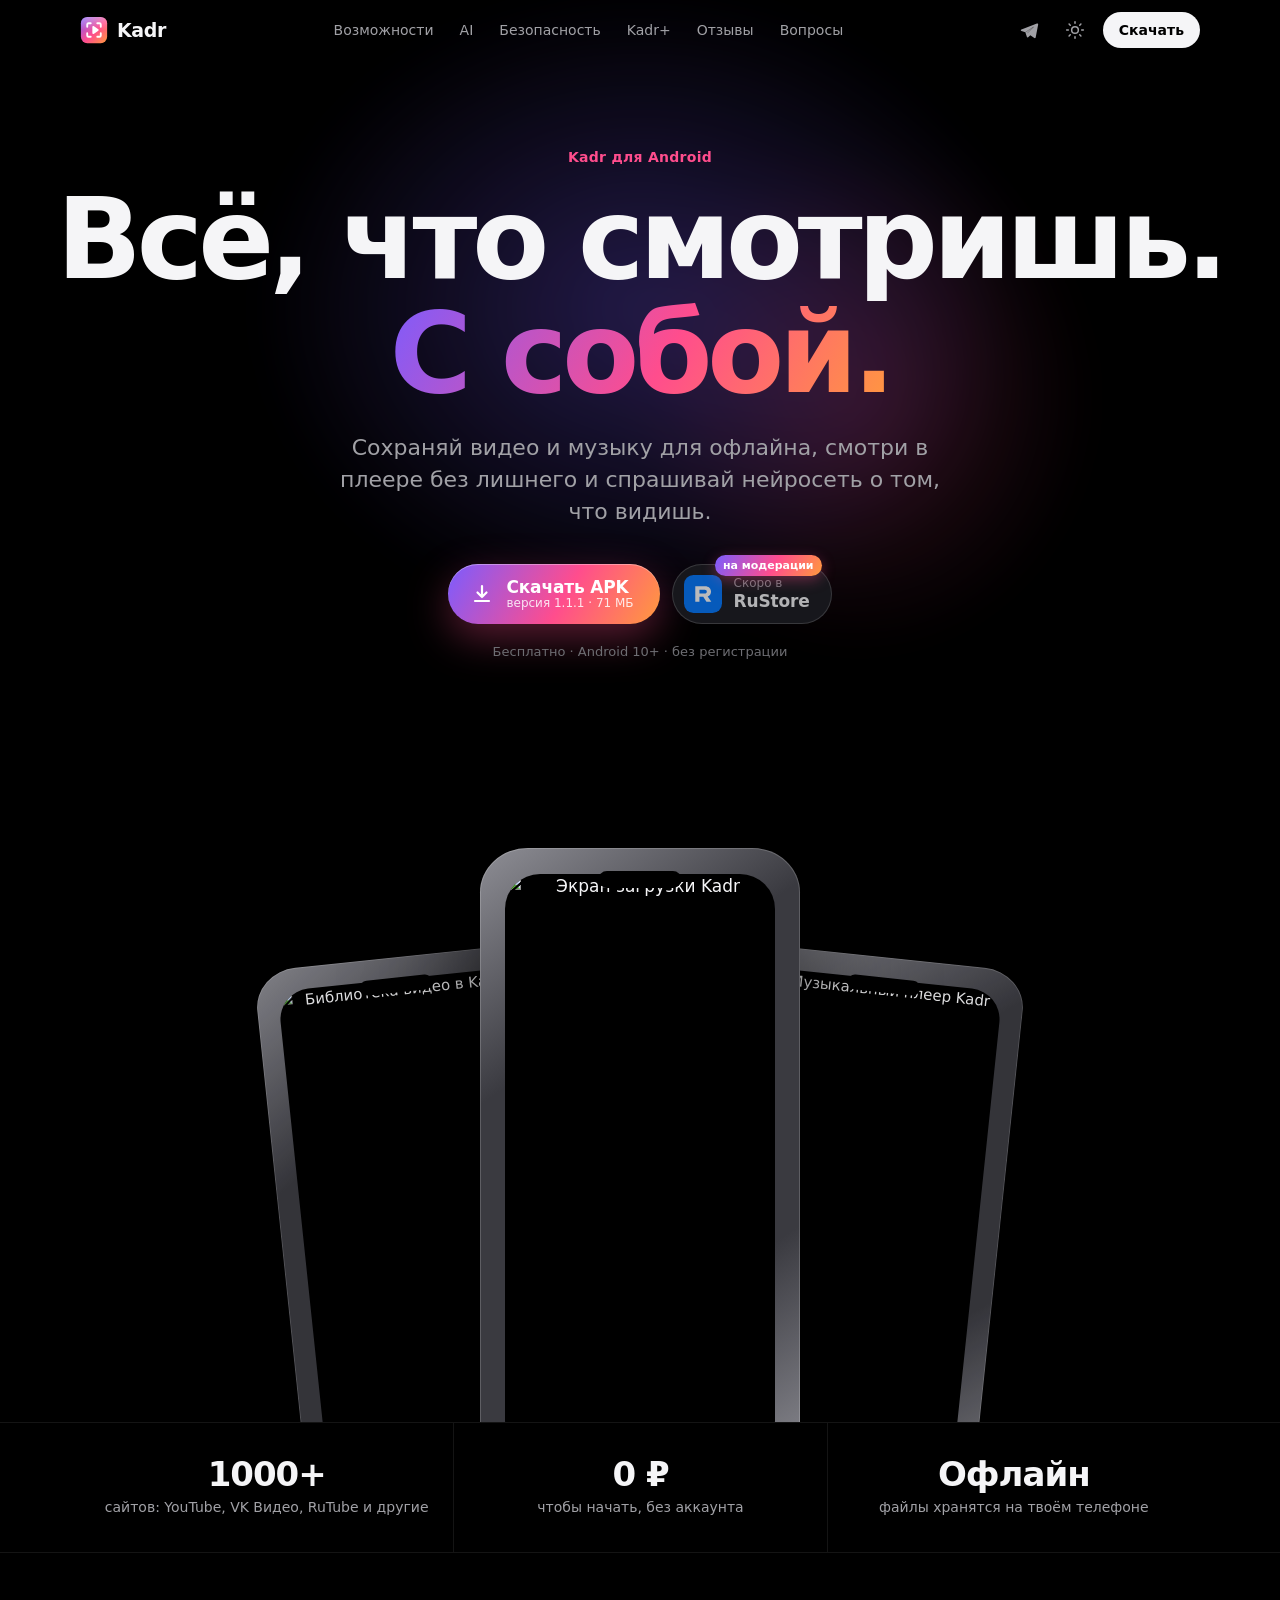
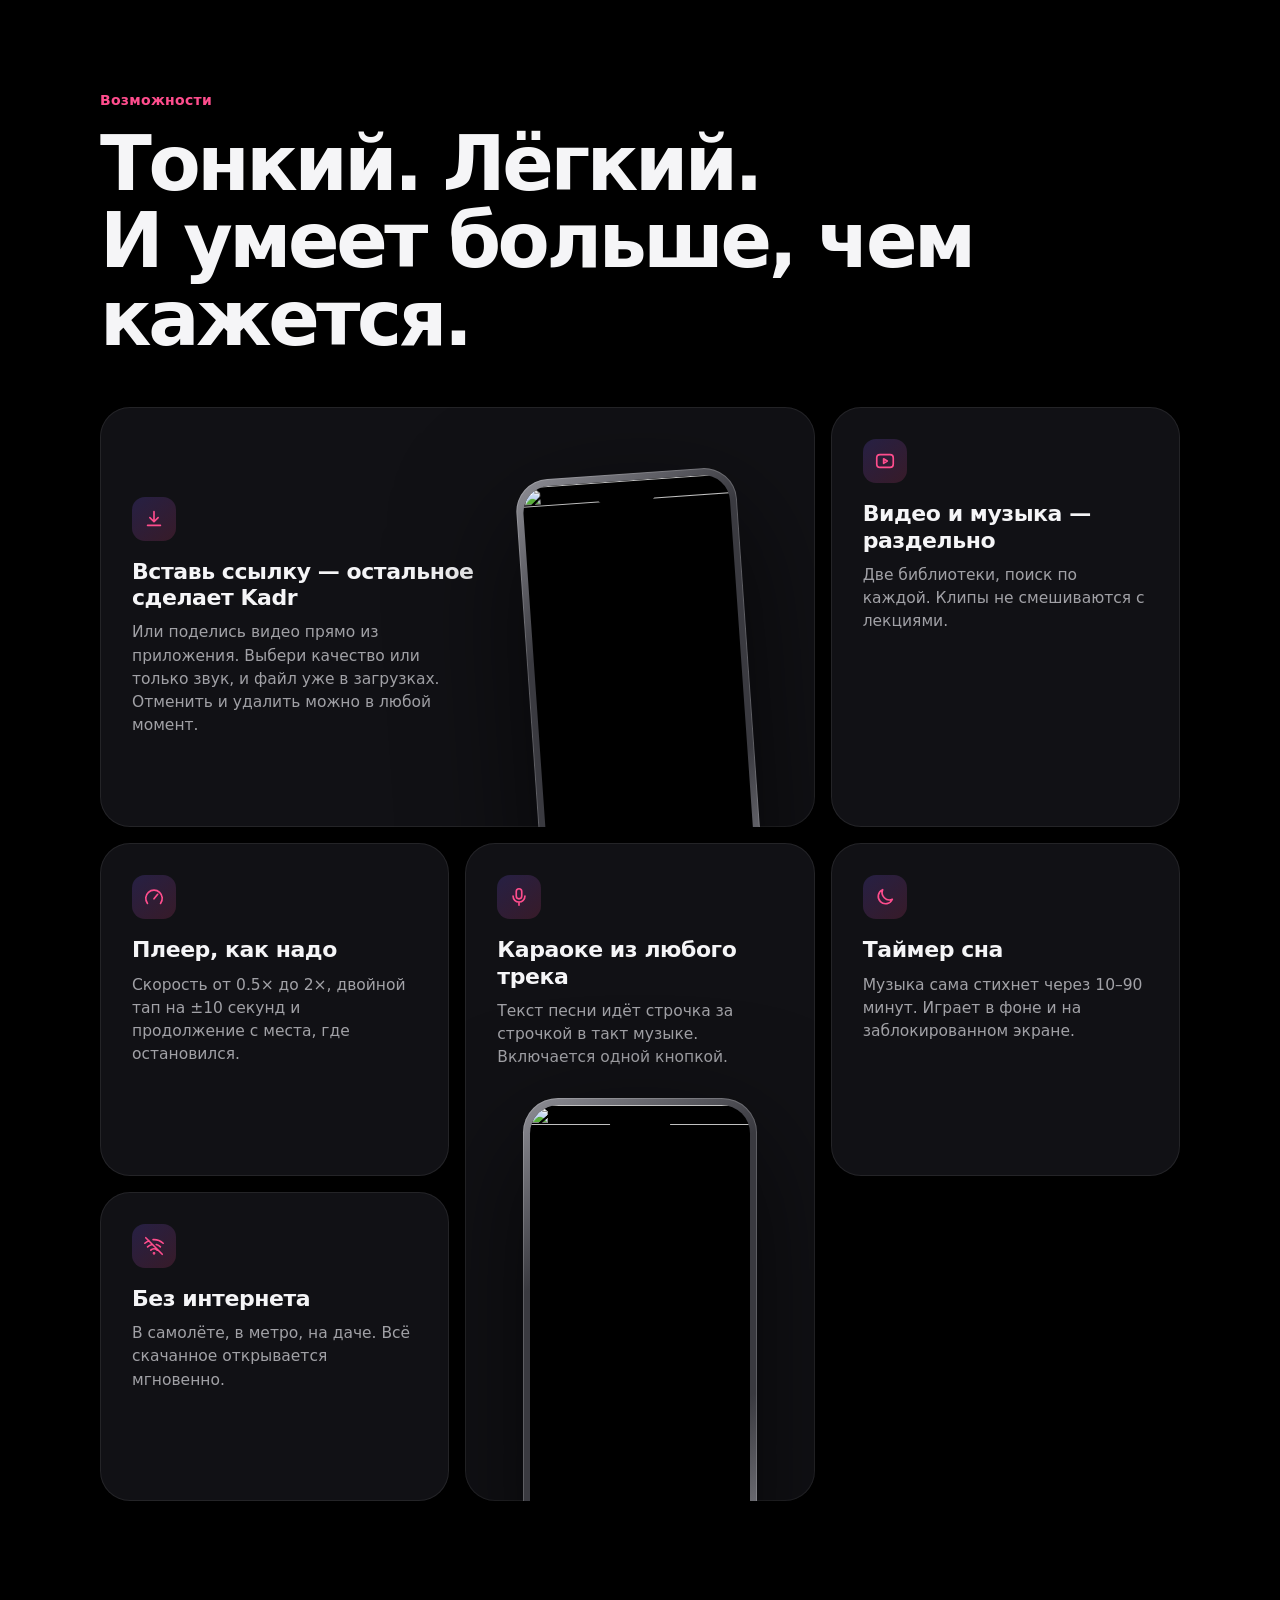
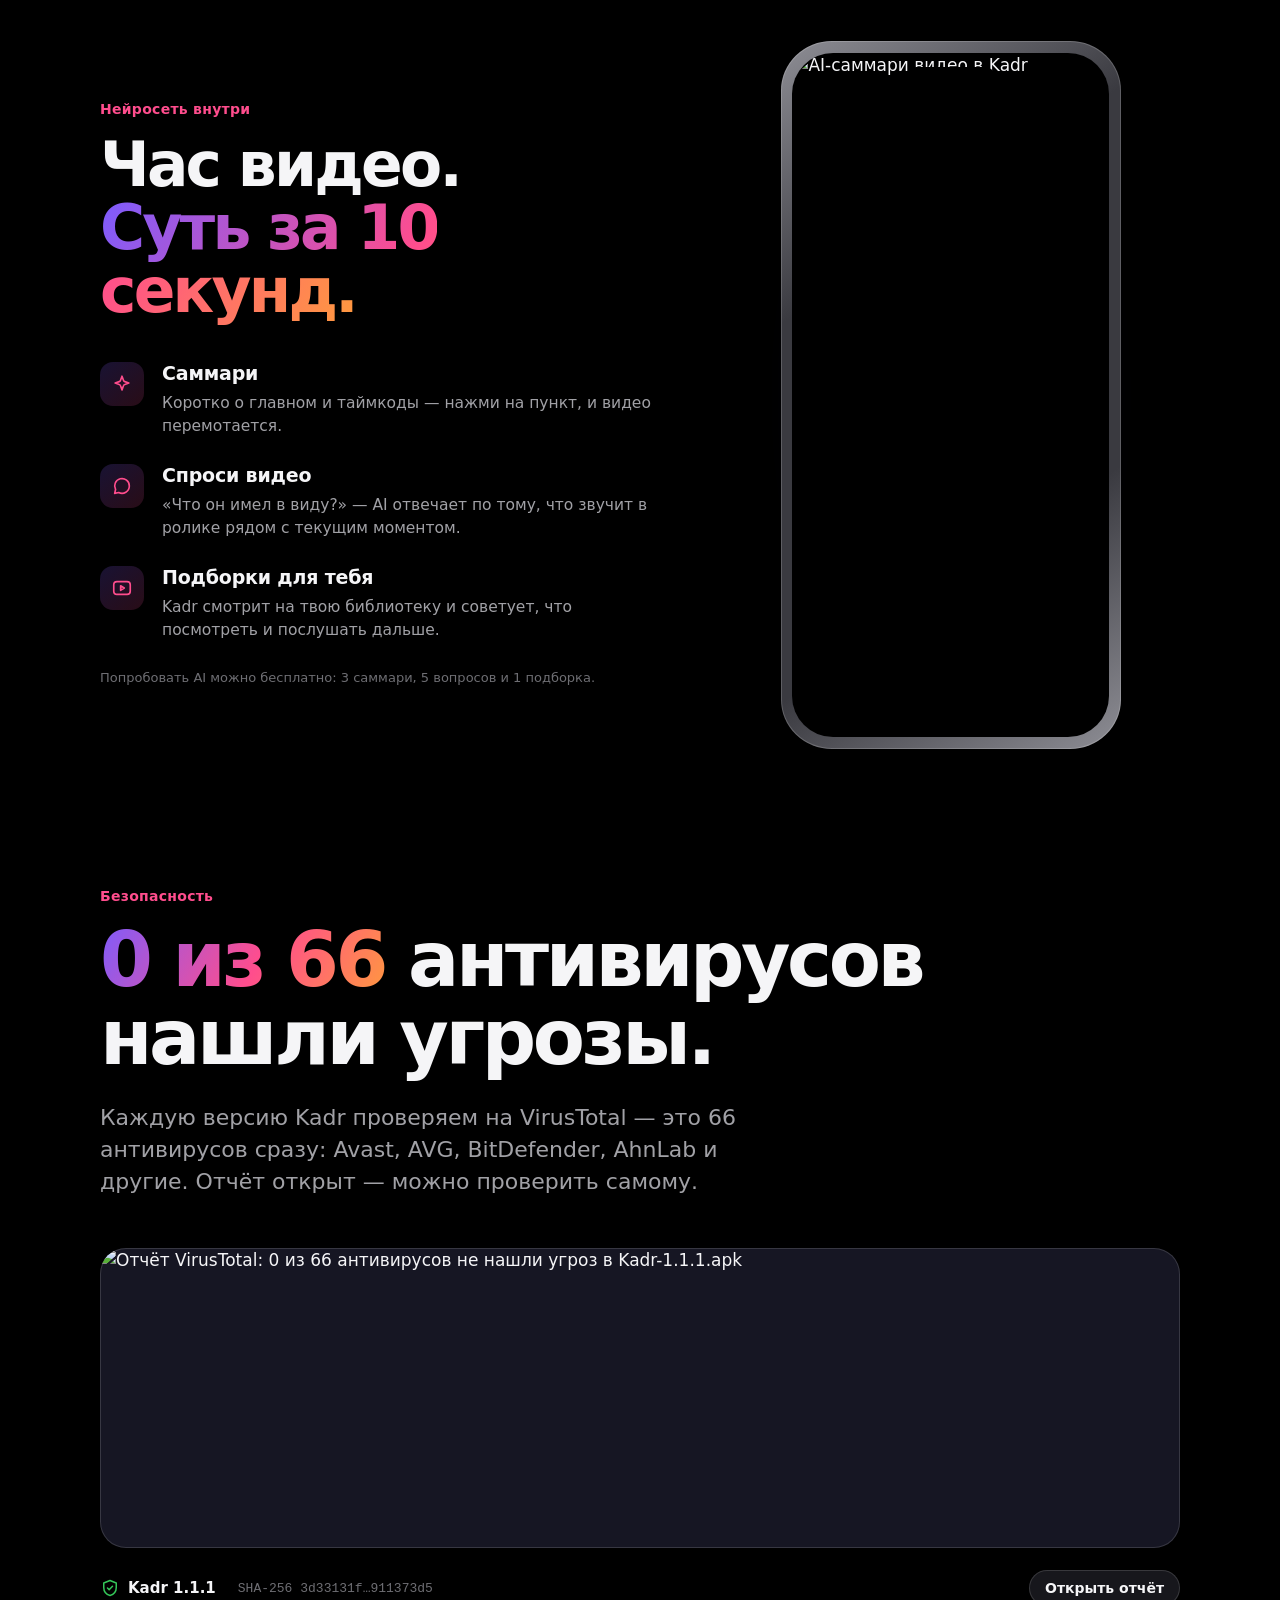
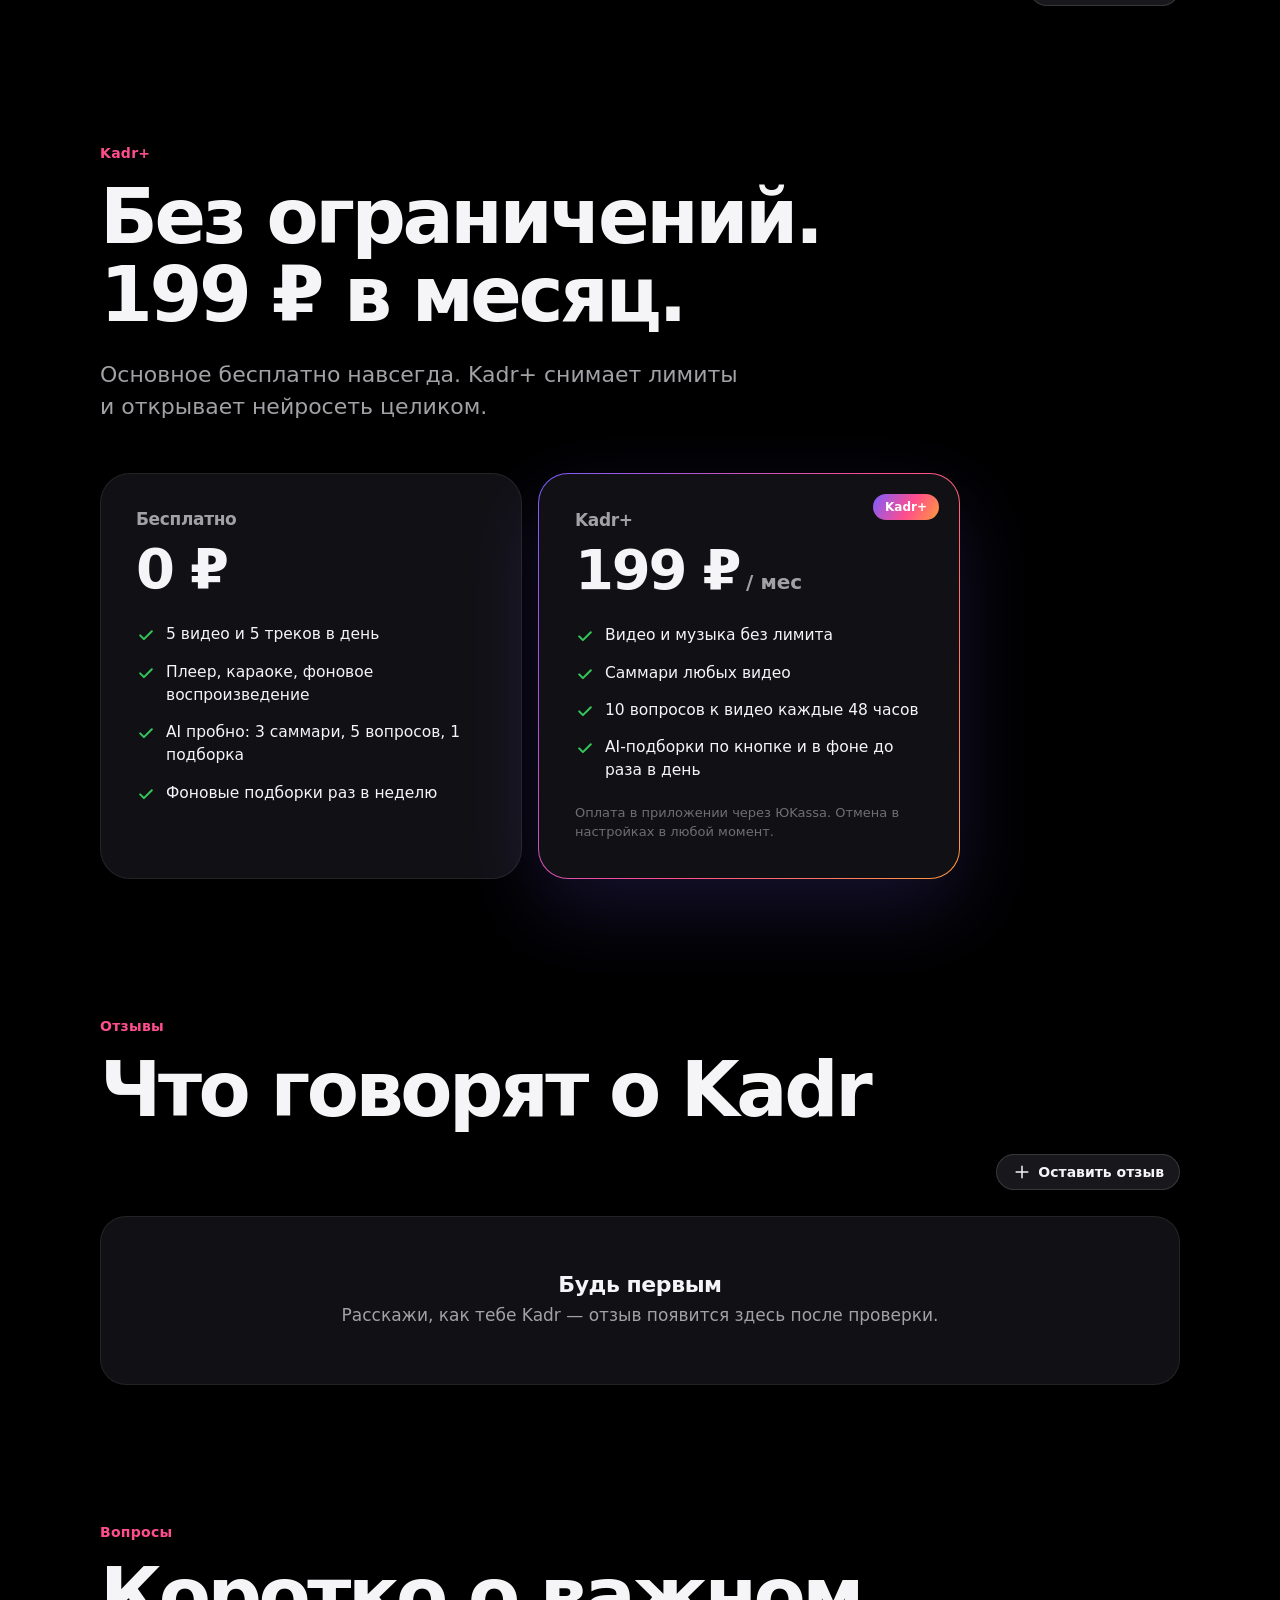
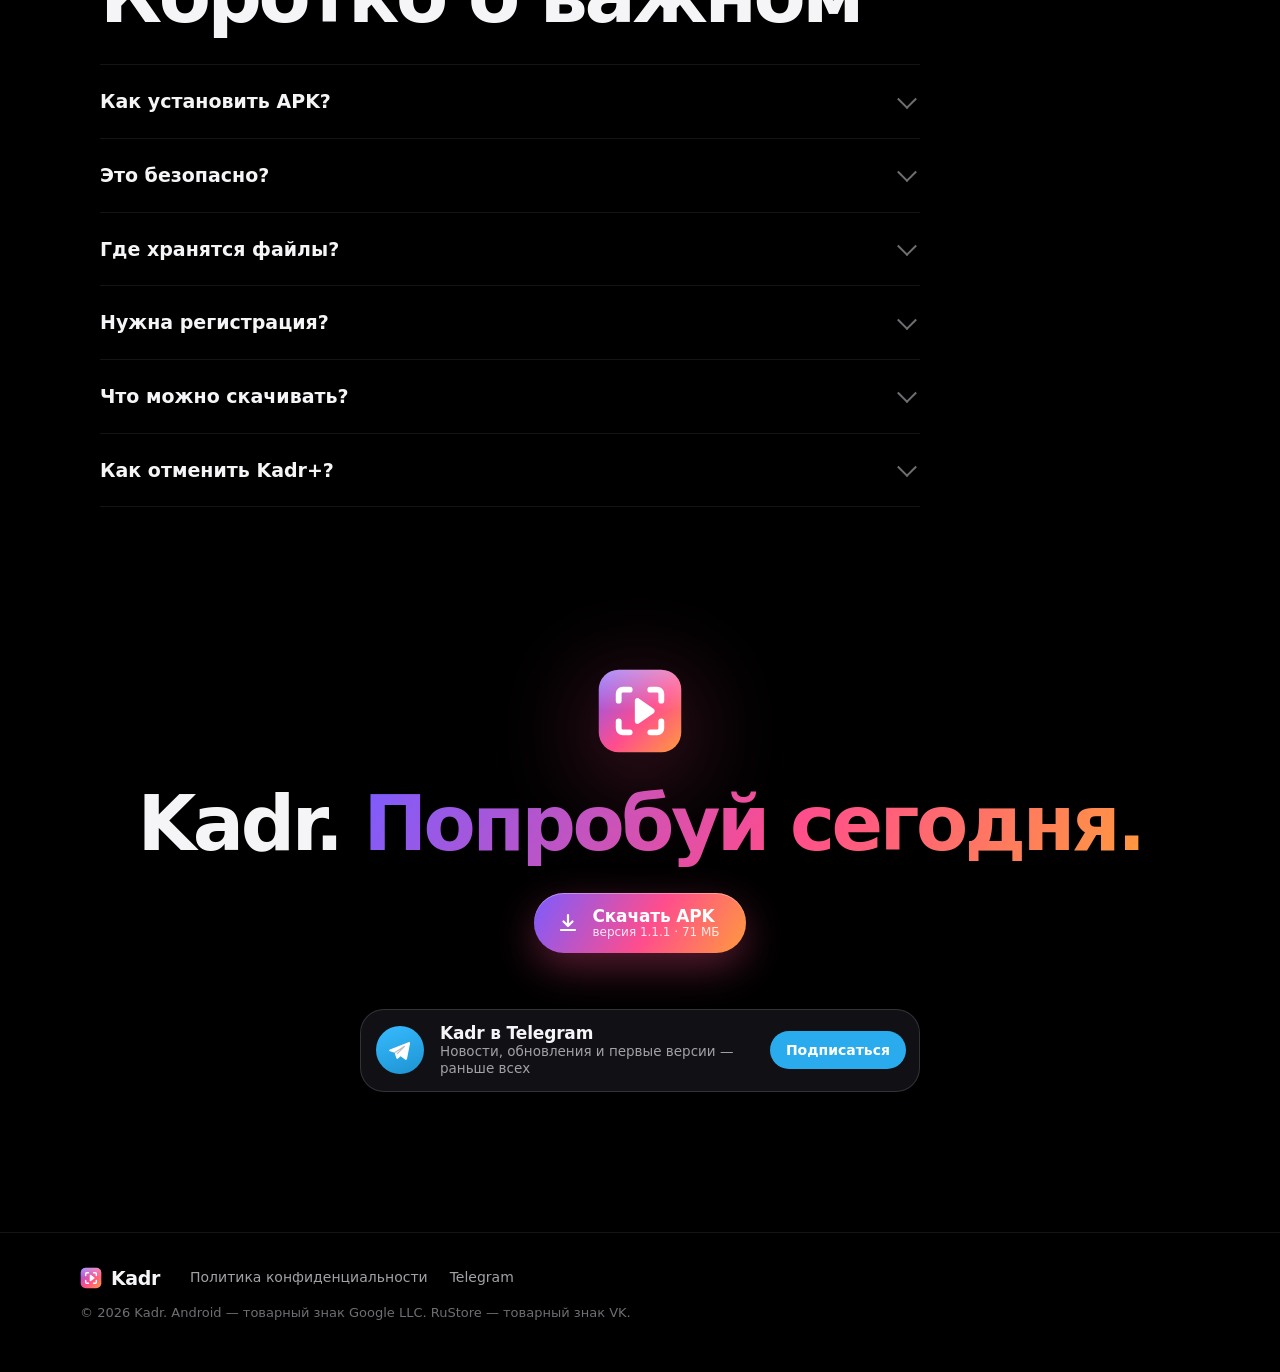
==== index.html @ ac6ee7a5 "Kadr landing: index, styles, scripts, config, privacy, reviews SQL" ====
<!doctype html>
<html lang="ru" data-theme="dark">
<head>
<meta charset="utf-8">
<meta name="viewport" content="width=device-width, initial-scale=1, viewport-fit=cover">
<title>Kadr — видео и музыка с собой</title>
<meta name="description" content="Kadr для Android: сохраняй видео и музыку для офлайна, смотри в удобном плеере, пой в караоке и спрашивай нейросеть о видео.">
<meta name="theme-color" content="#000000">
<meta property="og:title" content="Kadr — видео и музыка с собой">
<meta property="og:description" content="Видео и музыка офлайн, плеер, караоке и AI для видео. Для Android.">
<meta property="og:image" content="img/download.webp">
<link rel="icon" href="img/logo.svg" type="image/svg+xml">
<link rel="preload" href="fonts/InterDisplay-Bold.woff2" as="font" type="font/woff2" crossorigin>
<link rel="stylesheet" href="style.css">
<script>try{const t=localStorage.getItem("kadr-theme");if(t)document.documentElement.dataset.theme=t}catch(e){}</script>
</head>
<body>
<svg width="0" height="0" style="position:absolute" aria-hidden="true">
  <symbol id="i-tg" viewBox="0 0 24 24"><path d="M21.5 4.2 2.9 11.4c-1 .4-1 1.6.1 1.9l4.6 1.4 1.8 5.5c.2.7 1.1.9 1.6.4l2.6-2.4 4.8 3.5c.6.4 1.4.1 1.6-.6L23 5.4c.2-.9-.7-1.6-1.5-1.2Z" fill="currentColor" stroke="none"/><path d="m8 14.5 9.5-6.2-7.2 7.3" stroke="#000" stroke-opacity=".25" stroke-width="1.2" fill="none"/></symbol>
<symbol id="i-dl" viewBox="0 0 24 24"><path d="M12 4v11m0 0-4.5-4.5M12 15l4.5-4.5M5 19h14"/></symbol>
  <symbol id="i-video" viewBox="0 0 24 24"><rect x="3" y="5" width="18" height="14" rx="3.5"/><path d="m10.5 9.5 4 2.5-4 2.5z"/></symbol>
  <symbol id="i-music" viewBox="0 0 24 24"><path d="M9 18V6l11-2v12"/><circle cx="6.5" cy="18" r="2.5"/><circle cx="17.5" cy="16" r="2.5"/></symbol>
  <symbol id="i-spark" viewBox="0 0 24 24"><path d="M12 3.5 13.6 8a2 2 0 0 0 1.4 1.4l4.5 1.6-4.5 1.6a2 2 0 0 0-1.4 1.4L12 18.5l-1.6-4.5A2 2 0 0 0 9 12.6L4.5 11 9 9.4A2 2 0 0 0 10.4 8z"/></symbol>
  <symbol id="i-mic" viewBox="0 0 24 24"><rect x="9" y="3" width="6" height="11" rx="3"/><path d="M5.5 11a6.5 6.5 0 0 0 13 0M12 17.5V21"/></symbol>
  <symbol id="i-chat" viewBox="0 0 24 24"><path d="M20 12a8 8 0 0 1-11.6 7.1L4 20l1-4.2A8 8 0 1 1 20 12z"/></symbol>
  <symbol id="i-wifi" viewBox="0 0 24 24"><path d="M3 3l18 18M8.5 16.5a5 5 0 0 1 7 0M5 13a10 10 0 0 1 5-2.7M14.5 10.4A10 10 0 0 1 19 13M2 9a15 15 0 0 1 4.5-2.8M11 5.1A15 15 0 0 1 22 9"/><circle cx="12" cy="20" r=".6"/></symbol>
  <symbol id="i-speed" viewBox="0 0 24 24"><path d="M12 14l4-5M4.9 19a9 9 0 1 1 14.2 0"/></symbol>
  <symbol id="i-moon" viewBox="0 0 24 24"><path d="M20 14.5A8 8 0 0 1 9.5 4 8 8 0 1 0 20 14.5z"/></symbol>
  <symbol id="i-shield" viewBox="0 0 24 24"><path d="M12 3l7.5 3v5.5c0 4.5-3.2 8.3-7.5 9.5-4.3-1.2-7.5-5-7.5-9.5V6z"/><path d="m9 12 2 2 4-4"/></symbol>
  <symbol id="i-sun" viewBox="0 0 24 24"><circle cx="12" cy="12" r="4"/><path d="M12 2v2M12 20v2M4.9 4.9l1.4 1.4M17.7 17.7l1.4 1.4M2 12h2M20 12h2M4.9 19.1l1.4-1.4M17.7 6.3l1.4-1.4"/></symbol>
  <symbol id="i-check" viewBox="0 0 24 24"><path d="m5 12.5 4.5 4.5L19 7.5"/></symbol>
  <symbol id="i-x" viewBox="0 0 24 24"><path d="M7 7l10 10M17 7 7 17"/></symbol>
  <symbol id="i-star" viewBox="0 0 24 24"><path d="m12 3.5 2.6 5.3 5.9.9-4.3 4.1 1 5.8L12 16.9l-5.2 2.7 1-5.8L3.5 9.7l5.9-.9z"/></symbol>
  <symbol id="i-plus" viewBox="0 0 24 24"><path d="M12 5v14M5 12h14"/></symbol>
  <symbol id="i-android" viewBox="0 0 24 24"><path d="M6 18V10h12v8a1 1 0 0 1-1 1H7a1 1 0 0 1-1-1zM4 11v5M20 11v5M9.5 19v2.5M14.5 19v2.5M6.5 9a5.5 5.5 0 0 1 11 0zM8 4l1.3 2M16 4l-1.3 2"/></symbol>
</svg>

<header class="nav" id="nav">
  <a class="brand" href="#top" aria-label="Kadr"><img src="img/logo.svg" alt="" width="28" height="28"><span>Kadr</span></a>
  <nav class="links">
    <a href="#features">Возможности</a>
    <a href="#ai">AI</a>
    <a href="#safe">Безопасность</a>
    <a href="#plus">Kadr+</a>
    <a href="#reviews">Отзывы</a>
    <a href="#faq">Вопросы</a>
  </nav>
  <div class="nav-r">
    <a class="theme tg-nav" data-tg href="#" target="_blank" rel="noopener" aria-label="Telegram-канал Kadr"><svg class="i"><use href="#i-tg"/></svg></a>
    <button class="theme" id="theme" aria-label="Сменить тему"><svg class="i sun"><use href="#i-sun"/></svg><svg class="i moon"><use href="#i-moon"/></svg></button>
    <a class="pill-btn" href="#download">Скачать</a>
  </div>
</header>

<main id="top">
  <!-- HERO -->
  <section class="hero">
    <div class="hero-glow" aria-hidden="true"></div>
    <p class="eyebrow reveal">Kadr для Android</p>
    <h1 class="reveal">Всё, что смотришь.<br><span class="grad">С собой.</span></h1>
    <p class="lead reveal">Сохраняй видео и музыку для офлайна, смотри в плеере без лишнего и спрашивай нейросеть о том, что видишь.</p>
    <div class="cta reveal" id="download">
      <a class="btn-primary" id="apkBtn" href="#" download>
        <svg class="i"><use href="#i-dl"/></svg>
        <span><b>Скачать APK</b><small id="apkMeta">версия 1.1.1</small></span>
      </a>
      <a class="btn-store" id="rsBtn" href="#" aria-disabled="true">
        <span class="rs-logo" aria-hidden="true">
          <svg viewBox="0 0 64 64"><rect width="64" height="64" rx="16" fill="#0077FF"/><path fill="#fff" d="M19 19h16.5c6 0 10 3.6 10 9 0 3.9-2.1 6.8-5.6 8.1L46 45h-8.2l-5.4-8.3H26V45h-7zm7 6v6h9c2 0 3.4-1.2 3.4-3s-1.4-3-3.4-3z"/></svg>
        </span>
        <span><small>Скоро в</small><b>RuStore</b></span>
        <em class="soon" id="rsSoon">на модерации</em>
      </a>
    </div>
    <p class="fine reveal" id="apkFine">Бесплатно · Android 10+ · без регистрации</p>

    <div class="stage reveal">
      <figure class="phone p-left"><img src="img/video.webp" alt="Библиотека видео в Kadr" width="390" height="844"></figure>
      <figure class="phone p-center"><img src="img/download.webp" alt="Экран загрузки Kadr" width="390" height="844"></figure>
      <figure class="phone p-right"><img src="img/player.webp" alt="Музыкальный плеер Kadr" width="390" height="844"></figure>
    </div>
  </section>

  <!-- STRIP -->
  <section class="strip">
    <div class="strip-in">
      <div><b>1000+</b><span>сайтов: YouTube, VK Видео, RuTube и другие</span></div>
      <div><b>0 ₽</b><span>чтобы начать, без аккаунта</span></div>
      <div><b>Офлайн</b><span>файлы хранятся на твоём телефоне</span></div>
    </div>
  </section>

  <!-- FEATURES -->
  <section class="sec" id="features">
    <p class="eyebrow reveal">Возможности</p>
    <h2 class="reveal">Тонкий. Лёгкий.<br>И умеет больше, чем кажется.</h2>

    <div class="bento">
      <article class="card c-wide reveal">
        <div class="txt">
          <span class="ic"><svg class="i"><use href="#i-dl"/></svg></span>
          <h3>Вставь ссылку — остальное сделает Kadr</h3>
          <p>Или поделись видео прямо из приложения. Выбери качество или только звук, и файл уже в загрузках. Отменить и удалить можно в любой момент.</p>
        </div>
        <figure class="phone sm tilt"><img src="img/download.webp" alt="" loading="lazy" width="390" height="844"></figure>
      </article>

      <article class="card reveal">
        <span class="ic"><svg class="i"><use href="#i-video"/></svg></span>
        <h3>Видео и музыка — раздельно</h3>
        <p>Две библиотеки, поиск по каждой. Клипы не смешиваются с лекциями.</p>
      </article>

      <article class="card reveal">
        <span class="ic"><svg class="i"><use href="#i-speed"/></svg></span>
        <h3>Плеер, как надо</h3>
        <p>Скорость от 0.5× до 2×, двойной тап на ±10 секунд и продолжение с места, где остановился.</p>
      </article>

      <article class="card c-tall reveal">
        <span class="ic"><svg class="i"><use href="#i-mic"/></svg></span>
        <h3>Караоке из любого трека</h3>
        <p>Текст песни идёт строчка за строчкой в такт музыке. Включается одной кнопкой.</p>
        <figure class="phone sm"><img src="img/music.webp" alt="" loading="lazy" width="390" height="844"></figure>
      </article>

      <article class="card reveal">
        <span class="ic"><svg class="i"><use href="#i-moon"/></svg></span>
        <h3>Таймер сна</h3>
        <p>Музыка сама стихнет через 10–90 минут. Играет в фоне и на заблокированном экране.</p>
      </article>

      <article class="card reveal">
        <span class="ic"><svg class="i"><use href="#i-wifi"/></svg></span>
        <h3>Без интернета</h3>
        <p>В самолёте, в метро, на даче. Всё скачанное открывается мгновенно.</p>
      </article>
    </div>
  </section>

  <!-- AI -->
  <section class="sec ai" id="ai">
    <div class="ai-grid">
      <div class="ai-txt">
        <p class="eyebrow reveal">Нейросеть внутри</p>
        <h2 class="reveal">Час видео.<br><span class="grad">Суть за 10 секунд.</span></h2>
        <ul class="ai-list">
          <li class="reveal"><span class="ic"><svg class="i"><use href="#i-spark"/></svg></span><div><b>Саммари</b><p>Коротко о главном и таймкоды — нажми на пункт, и видео перемотается.</p></div></li>
          <li class="reveal"><span class="ic"><svg class="i"><use href="#i-chat"/></svg></span><div><b>Спроси видео</b><p>«Что он имел в виду?» — AI отвечает по тому, что звучит в ролике рядом с текущим моментом.</p></div></li>
          <li class="reveal"><span class="ic"><svg class="i"><use href="#i-video"/></svg></span><div><b>Подборки для тебя</b><p>Kadr смотрит на твою библиотеку и советует, что посмотреть и послушать дальше.</p></div></li>
        </ul>
        <p class="fine reveal">Попробовать AI можно бесплатно: 3 саммари, 5 вопросов и 1 подборка.</p>
      </div>
      <figure class="phone ai-phone reveal"><img src="img/summary.webp" alt="AI-саммари видео в Kadr" loading="lazy" width="390" height="844"></figure>
    </div>
  </section>

  <!-- SAFE -->
  <section class="sec safe" id="safe">
    <p class="eyebrow reveal">Безопасность</p>
    <h2 class="reveal"><span class="grad">0 из 66</span> антивирусов<br>нашли угрозы.</h2>
    <p class="lead reveal">Каждую версию Kadr проверяем на VirusTotal — это 66 антивирусов сразу: Avast, AVG, BitDefender, AhnLab и другие. Отчёт открыт — можно проверить самому.</p>
    <a class="vt-shot reveal" id="vtLink" href="#" target="_blank" rel="noopener">
      <picture><source media="(max-width: 640px)" srcset="img/virustotal-m.webp"><img src="img/virustotal.webp" alt="Отчёт VirusTotal: 0 из 66 антивирусов не нашли угроз в Kadr-1.1.1.apk" loading="lazy" width="1777" height="494"></picture>
    </a>
    <div class="vt-meta reveal">
      <span><svg class="i"><use href="#i-shield"/></svg><b id="vtVer">Kadr 1.1.1</b></span>
      <code id="vtHash" title="SHA-256">3d33131f…911373d5</code>
      <a class="pill-btn ghost" id="vtBtn" href="#" target="_blank" rel="noopener">Открыть отчёт</a>
    </div>
  </section>

  <!-- PLUS -->
  <section class="sec" id="plus">
    <p class="eyebrow reveal">Kadr+</p>
    <h2 class="reveal">Без ограничений.<br>199 ₽ в месяц.</h2>
    <p class="lead reveal">Основное бесплатно навсегда. Kadr+ снимает лимиты и открывает нейросеть целиком.</p>
    <div class="plans">
      <div class="plan reveal">
        <h3>Бесплатно</h3>
        <div class="price">0 ₽</div>
        <ul>
          <li><svg class="i"><use href="#i-check"/></svg>5 видео и 5 треков в день</li>
          <li><svg class="i"><use href="#i-check"/></svg>Плеер, караоке, фоновое воспроизведение</li>
          <li><svg class="i"><use href="#i-check"/></svg>AI пробно: 3 саммари, 5 вопросов, 1 подборка</li>
          <li><svg class="i"><use href="#i-check"/></svg>Фоновые подборки раз в неделю</li>
        </ul>
      </div>
      <div class="plan pro reveal">
        <div class="badge">Kadr+</div>
        <h3>Kadr+</h3>
        <div class="price">199 ₽<small> / мес</small></div>
        <ul>
          <li><svg class="i"><use href="#i-check"/></svg>Видео и музыка без лимита</li>
          <li><svg class="i"><use href="#i-check"/></svg>Саммари любых видео</li>
          <li><svg class="i"><use href="#i-check"/></svg>10 вопросов к видео каждые 48 часов</li>
          <li><svg class="i"><use href="#i-check"/></svg>AI-подборки по кнопке и в фоне до раза в день</li>
        </ul>
        <p class="fine">Оплата в приложении через ЮKassa. Отмена в настройках в любой момент.</p>
      </div>
    </div>
  </section>

  <!-- REVIEWS -->
  <section class="sec" id="reviews">
    <p class="eyebrow reveal">Отзывы</p>
    <h2 class="reveal">Что говорят о Kadr</h2>
    <div class="rv-head reveal">
      <div class="rv-score" id="rvScore"></div>
      <button class="pill-btn ghost" id="rvOpen"><svg class="i"><use href="#i-plus"/></svg>Оставить отзыв</button>
    </div>
    <div class="rv-list" id="rvList"></div>

    <form class="rv-form" id="rvForm" hidden novalidate>
      <h3>Твой отзыв</h3>
      <div class="stars" id="rvStars" role="radiogroup" aria-label="Оценка">
        <button type="button" data-v="1" aria-label="1"><svg class="i"><use href="#i-star"/></svg></button>
        <button type="button" data-v="2" aria-label="2"><svg class="i"><use href="#i-star"/></svg></button>
        <button type="button" data-v="3" aria-label="3"><svg class="i"><use href="#i-star"/></svg></button>
        <button type="button" data-v="4" aria-label="4"><svg class="i"><use href="#i-star"/></svg></button>
        <button type="button" data-v="5" aria-label="5"><svg class="i"><use href="#i-star"/></svg></button>
      </div>
      <input id="rvName" maxlength="40" placeholder="Имя" autocomplete="given-name">
      <textarea id="rvText" maxlength="600" rows="4" placeholder="Что понравилось, чего не хватает?"></textarea>
      <input class="hp" id="rvWeb" tabindex="-1" autocomplete="off" aria-hidden="true" placeholder="Сайт">
      <div class="rv-foot"><span id="rvCount">0 / 600</span><span class="rv-err" id="rvErr"></span></div>
      <div class="rv-actions"><button type="button" class="pill-btn ghost" id="rvCancel">Отмена</button><button class="pill-btn" id="rvSend">Отправить</button></div>
      <p class="fine">Отзывы появляются после проверки. Без ссылок, телефонов и оскорблений.</p>
    </form>
  </section>

  <!-- FAQ -->
  <section class="sec" id="faq">
    <p class="eyebrow reveal">Вопросы</p>
    <h2 class="reveal">Коротко о важном</h2>
    <div class="faq">
      <details class="reveal"><summary>Как установить APK?</summary><p>Скачай файл, открой его из уведомления или папки «Загрузки». Android попросит разрешить установку из этого источника — разреши для браузера и нажми «Установить». Обновления ставятся поверх, библиотека сохраняется.</p></details>
      <details class="reveal"><summary>Это безопасно?</summary><p>Да. Каждая версия проходит проверку на VirusTotal: 66 антивирусов, 0 угроз. APK подписан одним ключом разработчика, поэтому обновление встанет только поверх оригинала. Скоро Kadr появится в RuStore с проверкой магазина.</p></details>
      <details class="reveal"><summary>Где хранятся файлы?</summary><p>Только на твоём телефоне, в папках «Movies/Kadr» и «Music/Kadr». Их видят галерея и другие плееры.</p></details>
      <details class="reveal"><summary>Нужна регистрация?</summary><p>Нет. Kadr работает сразу. Для чека за Kadr+ нужна только почта.</p></details>
      <details class="reveal"><summary>Что можно скачивать?</summary><p>Свои видео, ролики под свободной лицензией и то, что авторы разрешают сохранять. Уважай авторские права: скачанное — для личного просмотра.</p></details>
      <details class="reveal"><summary>Как отменить Kadr+?</summary><p>В приложении: Настройки → «Отключить автопродление». Kadr+ доработает до конца оплаченного месяца.</p></details>
    </div>
  </section>

  <!-- FINAL CTA -->
  <section class="final">
    <img src="img/logo.svg" alt="" width="88" height="88" class="reveal">
    <h2 class="reveal">Kadr. <span class="grad">Попробуй сегодня.</span></h2>
    <div class="cta reveal">
      <a class="btn-primary" data-apk href="#" download><svg class="i"><use href="#i-dl"/></svg><span><b>Скачать APK</b><small data-apkmeta>версия 1.1.1</small></span></a>
    </div>
    <a class="tg-card reveal" data-tg href="#" target="_blank" rel="noopener">
      <span class="tg-ic"><svg class="i"><use href="#i-tg"/></svg></span>
      <span class="tg-txt"><b>Kadr в Telegram</b><small>Новости, обновления и первые версии — раньше всех</small></span>
      <span class="tg-go">Подписаться</span>
    </a>
  </section>
</main>

<footer class="foot">
  <div class="foot-in">
    <div class="brand"><img src="img/logo.svg" alt="" width="22" height="22"><span>Kadr</span></div>
    <div class="foot-links">
      <a id="privacy" href="#">Политика конфиденциальности</a>
      <a data-tg href="#" target="_blank" rel="noopener">Telegram</a>
      <a id="mail" href="#" hidden></a>
    </div>
    <p class="fine">© <span id="yr">2026</span> Kadr. Android — товарный знак Google LLC. RuStore — товарный знак VK.</p>
  </div>
</footer>

<div class="sticky" id="sticky"><img src="img/logo.svg" alt="" width="36" height="36"><div><b>Kadr</b><small data-apkmeta>версия 1.1.1</small></div><a class="pill-btn" data-apk href="#" download>Скачать</a></div>
<div class="toast" id="toast" role="status"></div>
<script src="config.js"></script>
<script src="app.js"></script>
</body>
</html>
---- style.css ----
@font-face { font-family: "InterD"; src: url(fonts/InterDisplay-Bold.woff2) format("woff2"); font-weight: 700; font-display: swap; }
@font-face { font-family: "InterT"; src: url(fonts/Inter-Regular.woff2) format("woff2"); font-weight: 400; font-display: swap; }
@font-face { font-family: "InterT"; src: url(fonts/Inter-SemiBold.woff2) format("woff2"); font-weight: 600; font-display: swap; }

:root {
  --font: -apple-system, BlinkMacSystemFont, "SF Pro Text", "InterT", system-ui, sans-serif;
  --disp: -apple-system, BlinkMacSystemFont, "SF Pro Display", "InterD", system-ui, sans-serif;
  --g1: #7B5CFF; --g2: #FF4D8D; --g3: #FF9A3D;
  --grad: linear-gradient(120deg, var(--g1), var(--g2) 55%, var(--g3));
  --ease: cubic-bezier(.2, .8, .2, 1);
  --max: 1120px;
}
[data-theme="dark"] {
  --bg: #000; --bg2: #0b0b0e; --card: #111115; --card2: #17171c; --line: rgba(255,255,255,.08); --line2: rgba(255,255,255,.14);
  --text: #f5f5f7; --text2: #a1a1a6; --text3: #6e6e73; --glass: rgba(18,18,22,.62); --shadow: 0 40px 120px rgba(0,0,0,.65);
  --ti1: #3a3a40; --ti2: #8e8e95; color-scheme: dark;
}
[data-theme="light"] {
  --bg: #fbfbfd; --bg2: #f2f2f5; --card: #fff; --card2: #f5f5f7; --line: rgba(0,0,0,.07); --line2: rgba(0,0,0,.12);
  --text: #1d1d1f; --text2: #6e6e73; --text3: #86868b; --glass: rgba(255,255,255,.7); --shadow: 0 40px 100px rgba(30,20,60,.18);
  --ti1: #c9c9ce; --ti2: #f2f2f4; color-scheme: light;
}

* { box-sizing: border-box; margin: 0; padding: 0; }
html { scroll-behavior: smooth; -webkit-text-size-adjust: 100%; }
main, .foot { overflow-x: clip; }
body { background: var(--bg); color: var(--text); font: 400 17px/1.5 var(--font); -webkit-font-smoothing: antialiased; overflow-x: hidden; transition: background .4s, color .4s; }
a { color: inherit; text-decoration: none; }
button, input, textarea { font: inherit; color: inherit; border: 0; background: none; outline: none; }
button { cursor: pointer; }
img { display: block; max-width: 100%; }
.i { width: 20px; height: 20px; fill: none; stroke: currentColor; stroke-width: 1.8; stroke-linecap: round; stroke-linejoin: round; flex: none; }
.grad { background: var(--grad); -webkit-background-clip: text; background-clip: text; color: transparent; }
.eyebrow { font: 600 14px/1 var(--font); letter-spacing: .02em; color: var(--g2); margin-bottom: 18px; }
h1, h2 { font-family: var(--disp); font-weight: 700; letter-spacing: -.045em; line-height: 1.02; }
h1 { font-size: clamp(48px, 9vw, 112px); }
h2 { font-size: clamp(38px, 6vw, 76px); margin-bottom: 26px; }
h3 { font: 700 22px/1.2 var(--disp); letter-spacing: -.02em; }
.lead { font-size: clamp(18px, 2vw, 22px); color: var(--text2); max-width: 640px; line-height: 1.45; }
.fine { font-size: 13px; color: var(--text3); }

/* nav */
.nav { position: fixed; top: 0; left: 0; right: 0; z-index: 50; height: 60px; display: flex; align-items: center; gap: 24px; padding: 0 max(20px, calc((100vw - var(--max)) / 2));
  background: transparent; transition: background .3s, box-shadow .3s; }
.nav.solid { background: var(--glass); backdrop-filter: saturate(1.8) blur(20px); -webkit-backdrop-filter: saturate(1.8) blur(20px); box-shadow: 0 1px 0 var(--line); }
.brand { display: flex; align-items: center; gap: 9px; font: 700 19px var(--disp); letter-spacing: -.02em; }
.links { display: flex; gap: 26px; margin: 0 auto; font-size: 14px; color: var(--text2); }
.links a:hover { color: var(--text); }
.nav-r { display: flex; align-items: center; gap: 10px; }
.theme { width: 36px; height: 36px; border-radius: 50%; display: grid; place-items: center; color: var(--text2); }
.theme:hover { background: var(--card2); color: var(--text); }
[data-theme="dark"] .theme .moon, [data-theme="light"] .theme .sun { display: none; }
.pill-btn { height: 36px; padding: 0 16px; border-radius: 999px; background: var(--text); color: var(--bg); font: 600 14px var(--font); display: inline-flex; align-items: center; gap: 6px; transition: transform .2s var(--ease), opacity .2s; }
.pill-btn:hover { transform: scale(1.03); }
.pill-btn.ghost { background: var(--card2); color: var(--text); box-shadow: inset 0 0 0 1px var(--line2); }
.pill-btn:disabled { opacity: .5; transform: none; cursor: default; }

/* hero */
.hero { position: relative; text-align: center; padding: 150px 20px 0; display: flex; flex-direction: column; align-items: center; }
.hero-glow { position: absolute; top: -10%; left: 50%; width: 1100px; height: 900px; transform: translateX(-50%); pointer-events: none;
  background: radial-gradient(closest-side, rgba(123,92,255,.32), transparent 70%), radial-gradient(closest-side at 70% 60%, rgba(255,77,141,.22), transparent 70%); filter: blur(30px); opacity: .9; }
[data-theme="light"] .hero-glow { opacity: .55; }
.hero > *:not(.hero-glow) { position: relative; }
.hero h1 { margin-bottom: 22px; }
.hero .lead { margin: 0 auto 36px; }
.cta { display: flex; gap: 12px; flex-wrap: wrap; justify-content: center; }
.btn-primary { height: 60px; padding: 0 26px 0 22px; border-radius: 999px; background: var(--grad); color: #fff; display: inline-flex; align-items: center; gap: 12px;
  box-shadow: 0 14px 40px rgba(255,77,141,.35), inset 0 1px 0 rgba(255,255,255,.35); transition: transform .25s var(--ease), box-shadow .25s; }
.btn-primary:hover { transform: translateY(-2px) scale(1.02); box-shadow: 0 20px 50px rgba(255,77,141,.45), inset 0 1px 0 rgba(255,255,255,.35); }
.btn-primary .i { width: 24px; height: 24px; stroke-width: 2.2; }
.btn-primary span, .btn-store span { display: flex; flex-direction: column; text-align: left; line-height: 1.15; }
.btn-primary b { font: 700 17px var(--disp); letter-spacing: -.01em; }
.btn-primary small { font-size: 12px; opacity: .85; }
.btn-store { position: relative; height: 60px; padding: 0 22px 0 12px; border-radius: 999px; background: var(--card2); box-shadow: inset 0 0 0 1px var(--line2); display: inline-flex; align-items: center; gap: 12px; transition: transform .25s var(--ease); }
.btn-store .rs-logo svg { width: 38px; height: 38px; display: block; }
.btn-store small { font-size: 12px; color: var(--text2); }
.btn-store b { font: 700 17px var(--disp); letter-spacing: -.01em; }
.btn-store .soon { position: absolute; top: -9px; right: 10px; font: 600 11px/1 var(--font); font-style: normal; padding: 5px 8px; border-radius: 999px; background: var(--grad); color: #fff; box-shadow: 0 4px 14px rgba(255,77,141,.35); }
.btn-store[aria-disabled="true"] { cursor: default; }
.btn-store[aria-disabled="true"] .rs-logo, .btn-store[aria-disabled="true"] b, .btn-store[aria-disabled="true"] small { opacity: .7; }
.btn-store.live:hover { transform: translateY(-2px); }
.hero .fine { margin-top: 18px; }

/* phones */
.phone { position: relative; border-radius: 15% / 7%; padding: 2.6%; background: linear-gradient(145deg, var(--ti2), var(--ti1) 30%, var(--ti1) 70%, var(--ti2));
  box-shadow: var(--shadow), inset 0 0 0 1px rgba(255,255,255,.18); }
.phone img { width: 100%; height: auto; border-radius: 13% / 6%; background: #000; }
.phone::after { content: ""; position: absolute; top: 3.6%; left: 50%; width: 26%; height: 2.7%; transform: translateX(-50%); border-radius: 999px; background: #000; }
.stage { position: relative; width: min(980px, 100%); height: clamp(420px, 62vw, 720px); margin-top: 40px; }
.stage .phone { position: absolute; bottom: -60px; width: clamp(200px, 29vw, 320px); transition: transform 1.2s var(--ease); }
.p-center { left: 50%; transform: translateX(-50%); z-index: 2; }
.p-left { left: 50%; transform: translateX(-118%) translateY(70px) rotate(-6deg) scale(.88); opacity: .9; }
.p-right { left: 50%; transform: translateX(18%) translateY(70px) rotate(6deg) scale(.88); opacity: .9; }

/* strip */
.strip { position: relative; z-index: 3; background: var(--bg); border-top: 1px solid var(--line); border-bottom: 1px solid var(--line); }
.strip-in { max-width: var(--max); margin: 0 auto; display: grid; grid-template-columns: repeat(3, 1fr); }
.strip-in div { padding: 34px 24px; display: flex; flex-direction: column; gap: 6px; text-align: center; }
.strip-in div + div { border-left: 1px solid var(--line); }
.strip b { font: 700 34px/1 var(--disp); letter-spacing: -.03em; }
.strip span { color: var(--text2); font-size: 14px; }

/* sections */
.sec { max-width: var(--max); margin: 0 auto; padding: 140px 20px 0; }
.sec > .lead { margin-bottom: 50px; }
.ic { width: 44px; height: 44px; border-radius: 13px; display: grid; place-items: center; background: linear-gradient(140deg, rgba(123,92,255,.2), rgba(255,77,141,.16)); color: var(--g2); margin-bottom: 18px; flex: none; }
.ic .i { width: 22px; height: 22px; }

.bento { display: grid; grid-template-columns: repeat(3, 1fr); gap: 16px; margin-top: 50px; }
.card { background: var(--card); border-radius: 30px; padding: 32px; box-shadow: inset 0 0 0 1px var(--line); overflow: hidden; position: relative; transition: transform .5s var(--ease); }
.card:hover { transform: translateY(-4px); }
.card h3 { margin-bottom: 10px; }
.card p { color: var(--text2); font-size: 15.5px; }
.c-wide { grid-column: span 2; display: grid; grid-template-columns: 1.1fr .9fr; gap: 20px; align-items: end; min-height: 420px; padding-bottom: 0; }
.c-wide .txt { align-self: center; padding-bottom: 32px; }
.c-wide .phone { width: 78%; margin: 0 auto -38%; }
.c-tall { grid-row: span 2; display: flex; flex-direction: column; padding-bottom: 0; }
.c-tall .phone { width: 82%; margin: 28px auto -30%; }
.tilt { transform: rotate(-4deg); }

/* ai */
.ai-grid { display: grid; grid-template-columns: 1.1fr .9fr; gap: 60px; align-items: center; }
.ai-list { list-style: none; display: flex; flex-direction: column; gap: 26px; margin: 40px 0 26px; }
.ai-list li { display: flex; gap: 18px; }
.ai-list .ic { margin: 0; }
.ai-list b { font: 700 19px var(--disp); letter-spacing: -.01em; }
.ai-list p { color: var(--text2); font-size: 15.5px; margin-top: 4px; }
.ai h2 { font-size: clamp(36px, 4.8vw, 62px); }
.ai-phone { width: min(340px, 80%); justify-self: center; }
.ai-phone::before { content: ""; position: absolute; inset: -20%; z-index: -1; background: radial-gradient(closest-side, rgba(123,92,255,.35), transparent 70%); filter: blur(20px); }

/* safe */
.vt-shot { display: block; margin-top: 10px; border-radius: 26px; overflow: hidden; background: #161623; box-shadow: 0 30px 90px rgba(0,0,0,.45), inset 0 0 0 1px var(--line2); transition: transform .5s var(--ease); }
.vt-shot:hover { transform: translateY(-4px); }
.vt-shot img { width: 100%; height: auto; }
.vt-meta { display: flex; align-items: center; gap: 14px 22px; flex-wrap: wrap; margin-top: 22px; color: var(--text2); font-size: 15px; }
.vt-meta span { display: flex; align-items: center; gap: 8px; color: var(--text); }
.vt-meta span .i { color: #34c759; }
.vt-meta code { font: 13px ui-monospace, SFMono-Regular, Menlo, monospace; color: var(--text3); margin-right: auto; }

/* telegram */
.tg-card { display: flex; align-items: center; gap: 16px; width: min(560px, 100%); margin-top: 26px; padding: 14px 14px 14px 16px; border-radius: 24px; text-align: left;
  background: var(--card); box-shadow: inset 0 0 0 1px var(--line2); transition: transform .3s var(--ease), box-shadow .3s; }
.tg-card:hover { transform: translateY(-3px); box-shadow: inset 0 0 0 1px rgba(42,171,238,.6), 0 18px 50px rgba(42,171,238,.18); }
.tg-ic { width: 48px; height: 48px; border-radius: 50%; display: grid; place-items: center; background: linear-gradient(160deg, #37bbfe, #1d93d2); color: #fff; flex: none; }
.tg-ic .i { width: 24px; height: 24px; transform: translateX(-1px); }
.tg-txt { flex: 1; display: flex; flex-direction: column; line-height: 1.3; }
.tg-txt b { font: 700 17px var(--disp); letter-spacing: -.01em; }
.tg-txt small { font-size: 13.5px; color: var(--text2); }
.tg-go { height: 38px; padding: 0 16px; border-radius: 999px; background: #2AABEE; color: #fff; font: 600 14px var(--font); display: grid; place-items: center; flex: none; }
.tg-nav:hover { color: #2AABEE; }
@media (max-width: 640px) { .tg-go { display: none; } .vt-shot { border-radius: 18px; } .vt-meta code { width: 100%; order: 3; } }

/* plans */
.plans { display: grid; grid-template-columns: 1fr 1fr; gap: 16px; max-width: 860px; }
.plan { position: relative; background: var(--card); border-radius: 30px; padding: 36px; box-shadow: inset 0 0 0 1px var(--line); }
.plan.pro { background: linear-gradient(var(--card), var(--card)) padding-box, var(--grad) border-box; border: 1.5px solid transparent; box-shadow: 0 30px 80px rgba(123,92,255,.18); }
.plan .badge { position: absolute; top: 20px; right: 20px; padding: 6px 12px; border-radius: 999px; background: var(--grad); color: #fff; font: 600 12px var(--font); }
.plan h3 { color: var(--text2); font-size: 17px; }
.plan .price { font: 700 56px/1 var(--disp); letter-spacing: -.04em; margin: 12px 0 26px; }
.plan .price small { font-size: 20px; color: var(--text2); letter-spacing: 0; }
.plan ul { list-style: none; display: flex; flex-direction: column; gap: 14px; margin-bottom: 20px; }
.plan li { display: flex; gap: 10px; font-size: 15.5px; }
.plan li .i { color: #34c759; width: 20px; height: 20px; margin-top: 2px; stroke-width: 2.4; }

/* reviews */
.rv-head { display: flex; align-items: center; justify-content: space-between; gap: 16px; flex-wrap: wrap; margin-bottom: 26px; }
.rv-score { display: flex; align-items: baseline; gap: 12px; color: var(--text2); font-size: 15px; }
.rv-score b { font: 700 48px/1 var(--disp); color: var(--text); letter-spacing: -.03em; }
.rv-list { display: grid; grid-template-columns: repeat(3, 1fr); gap: 16px; }
.rv { background: var(--card); border-radius: 26px; padding: 26px; box-shadow: inset 0 0 0 1px var(--line); display: flex; flex-direction: column; gap: 12px; }
.rv .who { display: flex; align-items: center; gap: 12px; }
.rv .av { width: 40px; height: 40px; border-radius: 50%; display: grid; place-items: center; font: 700 16px var(--disp); color: #fff; background: var(--grad); flex: none; }
.rv .who b { font-weight: 600; font-size: 15px; display: block; }
.rv .who small { color: var(--text3); font-size: 12.5px; }
.rv p { color: var(--text2); font-size: 15.5px; white-space: pre-line; overflow-wrap: anywhere; }
.st { display: flex; gap: 2px; }
.st .i { width: 15px; height: 15px; stroke-width: 1.5; color: var(--text3); }
.st .i.on { fill: #ffb800; color: #ffb800; }
.rv-empty { grid-column: 1 / -1; text-align: center; padding: 56px 20px; border-radius: 26px; background: var(--card); box-shadow: inset 0 0 0 1px var(--line); color: var(--text2); }
.rv-empty b { display: block; font: 700 22px var(--disp); color: var(--text); margin-bottom: 6px; letter-spacing: -.02em; }
.rv-more { grid-column: 1 / -1; justify-self: center; }
.rv-form { margin-top: 20px; max-width: 640px; background: var(--card); border-radius: 28px; padding: 28px; box-shadow: inset 0 0 0 1px var(--line2); display: flex; flex-direction: column; gap: 12px; animation: up .5s var(--ease); }
.rv-form[hidden] { display: none; }
.rv-form input, .rv-form textarea { width: 100%; padding: 14px 16px; border-radius: 16px; background: var(--card2); box-shadow: inset 0 0 0 1px var(--line); font-size: 16px; resize: vertical; transition: box-shadow .2s; }
.rv-form input:focus, .rv-form textarea:focus { box-shadow: inset 0 0 0 1.5px var(--g1); }
.rv-form .hp { position: absolute; left: -9999px; width: 1px; height: 1px; opacity: 0; }
.stars { display: flex; gap: 4px; }
.stars button { padding: 4px; }
.stars .i { width: 30px; height: 30px; stroke-width: 1.4; color: var(--text3); transition: transform .15s; }
.stars button.on .i { fill: #ffb800; color: #ffb800; }
.stars button:hover .i { transform: scale(1.12); }
.rv-foot { display: flex; justify-content: space-between; gap: 12px; font-size: 13px; color: var(--text3); }
.rv-err { color: #ff6482; text-align: right; }
.rv-actions { display: flex; gap: 10px; justify-content: flex-end; }

/* faq */
.faq { max-width: 820px; margin-top: 30px; border-top: 1px solid var(--line); }
.faq details { border-bottom: 1px solid var(--line); }
.faq summary { list-style: none; cursor: pointer; padding: 24px 40px 24px 0; font: 600 19px/1.3 var(--font); position: relative; }
.faq summary::-webkit-details-marker { display: none; }
.faq summary::after { content: ""; position: absolute; right: 6px; top: 50%; width: 12px; height: 12px; border-right: 2px solid var(--text3); border-bottom: 2px solid var(--text3); transform: translateY(-70%) rotate(45deg); transition: transform .3s var(--ease); }
.faq details[open] summary::after { transform: translateY(-30%) rotate(-135deg); }
.faq details p { color: var(--text2); padding: 0 40px 24px 0; font-size: 16px; }

/* final */
.final { text-align: center; padding: 160px 20px 140px; display: flex; flex-direction: column; align-items: center; gap: 30px; }
.final img { filter: drop-shadow(0 20px 50px rgba(255,77,141,.4)); }
.final h2 { margin: 0; }

.foot { border-top: 1px solid var(--line); padding: 34px 20px 50px; }
.foot-in { max-width: var(--max); margin: 0 auto; display: flex; flex-wrap: wrap; align-items: center; gap: 14px 30px; }
.foot-links { display: flex; gap: 22px; font-size: 14px; color: var(--text2); margin-right: auto; }
.foot-links a:hover { color: var(--text); }
.foot .fine { width: 100%; }

.toast { position: fixed; left: 50%; bottom: 28px; z-index: 80; transform: translate(-50%, 20px); opacity: 0; pointer-events: none; max-width: calc(100% - 40px);
  padding: 14px 20px; border-radius: 18px; background: var(--glass); backdrop-filter: blur(20px); -webkit-backdrop-filter: blur(20px); box-shadow: 0 20px 50px rgba(0,0,0,.35), inset 0 0 0 1px var(--line2); font-size: 15px; transition: all .35s var(--ease); }
.toast.on { opacity: 1; transform: translate(-50%, 0); }

/* мобильная плашка скачивания */
.sticky { display: none; }
@media (max-width: 640px) {
  .sticky { display: flex; align-items: center; gap: 12px; position: fixed; left: 12px; right: 12px; bottom: calc(12px + env(safe-area-inset-bottom)); z-index: 60; padding: 10px 10px 10px 12px; border-radius: 22px;
    background: var(--glass); backdrop-filter: saturate(1.8) blur(22px); -webkit-backdrop-filter: saturate(1.8) blur(22px); box-shadow: 0 16px 40px rgba(0,0,0,.35), inset 0 0 0 1px var(--line2);
    transform: translateY(140%); transition: transform .45s var(--ease); }
  .sticky.on { transform: none; }
  .sticky div { flex: 1; line-height: 1.2; } .sticky b { font: 700 16px var(--disp); display: block; } .sticky small { font-size: 12px; color: var(--text2); }
  .sticky .pill-btn { height: 40px; padding: 0 18px; background: var(--grad); color: #fff; }
  .toast { bottom: 96px; }
}

/* reveal */
.reveal { opacity: 0; transform: translateY(28px); transition: opacity 1s var(--ease), transform 1s var(--ease); }
.reveal.in { opacity: 1; transform: none; }
@keyframes up { from { opacity: 0; transform: translateY(16px); } }
@media (prefers-reduced-motion: reduce) { .reveal { opacity: 1; transform: none; transition: none; } html { scroll-behavior: auto; } }

/* responsive */
@media (max-width: 900px) {
  .links { display: none; }
  .nav-r { margin-left: auto; }
  .bento { grid-template-columns: 1fr 1fr; }
  .c-wide { grid-column: span 2; }
  .c-tall { grid-row: auto; }
  .ai-grid { grid-template-columns: 1fr; gap: 40px; }
  .rv-list { grid-template-columns: 1fr 1fr; }
}
@media (max-width: 640px) {
  body { font-size: 16px; }
  .hero { padding-top: 120px; }
  .stage { height: 130vw; margin-top: 50px; }
  .stage .phone { width: 58vw; }
  .p-left { transform: translateX(-112%) translateY(60px) rotate(-7deg) scale(.82); }
  .p-right { transform: translateX(12%) translateY(60px) rotate(7deg) scale(.82); }
  .strip-in { grid-template-columns: 1fr; }
  .strip-in div + div { border-left: 0; border-top: 1px solid var(--line); }
  .sec { padding-top: 100px; }
  .bento, .plans, .rv-list { grid-template-columns: 1fr; }
  .c-wide { grid-column: auto; grid-template-columns: 1fr; min-height: 0; }
  .c-wide .phone { width: 70%; margin-bottom: -45%; }
  .card, .plan { padding: 26px; border-radius: 26px; }
  .cta { width: 100%; }
  .btn-primary, .btn-store { width: 100%; justify-content: center; }
}
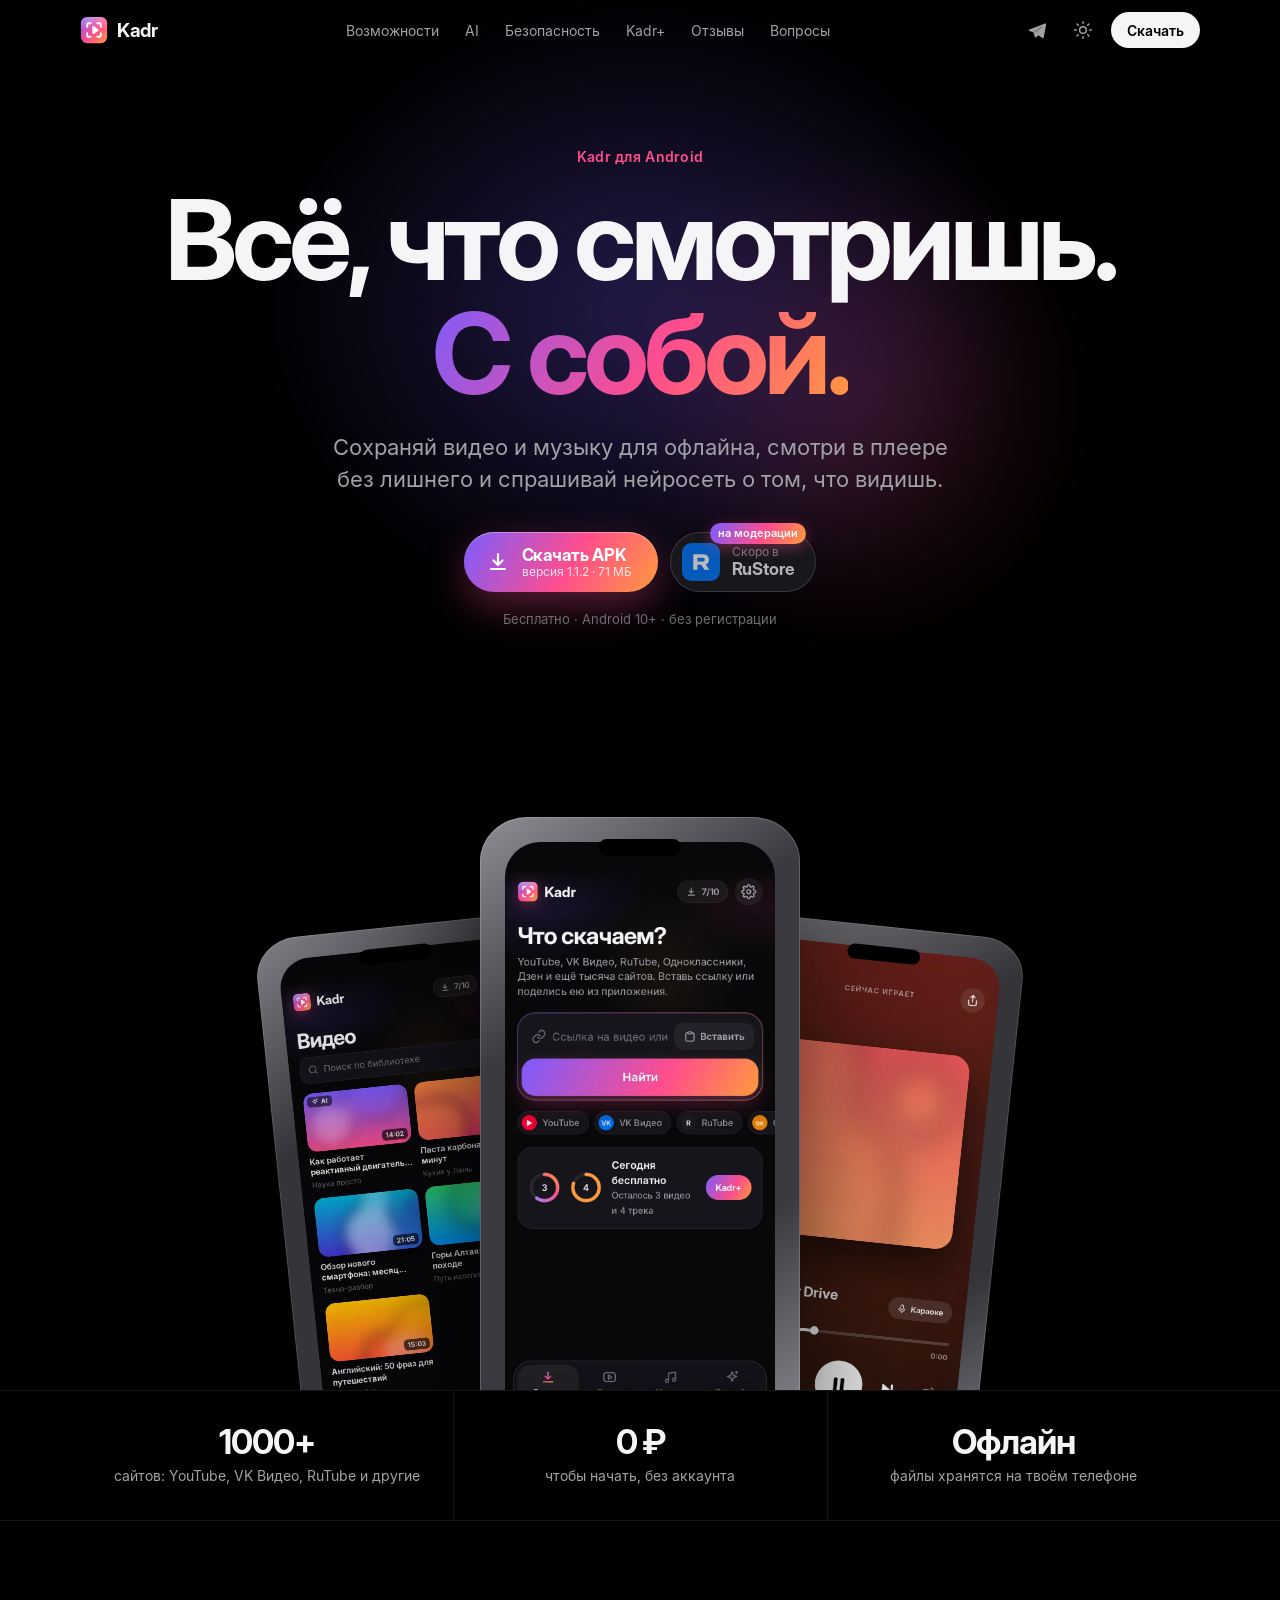
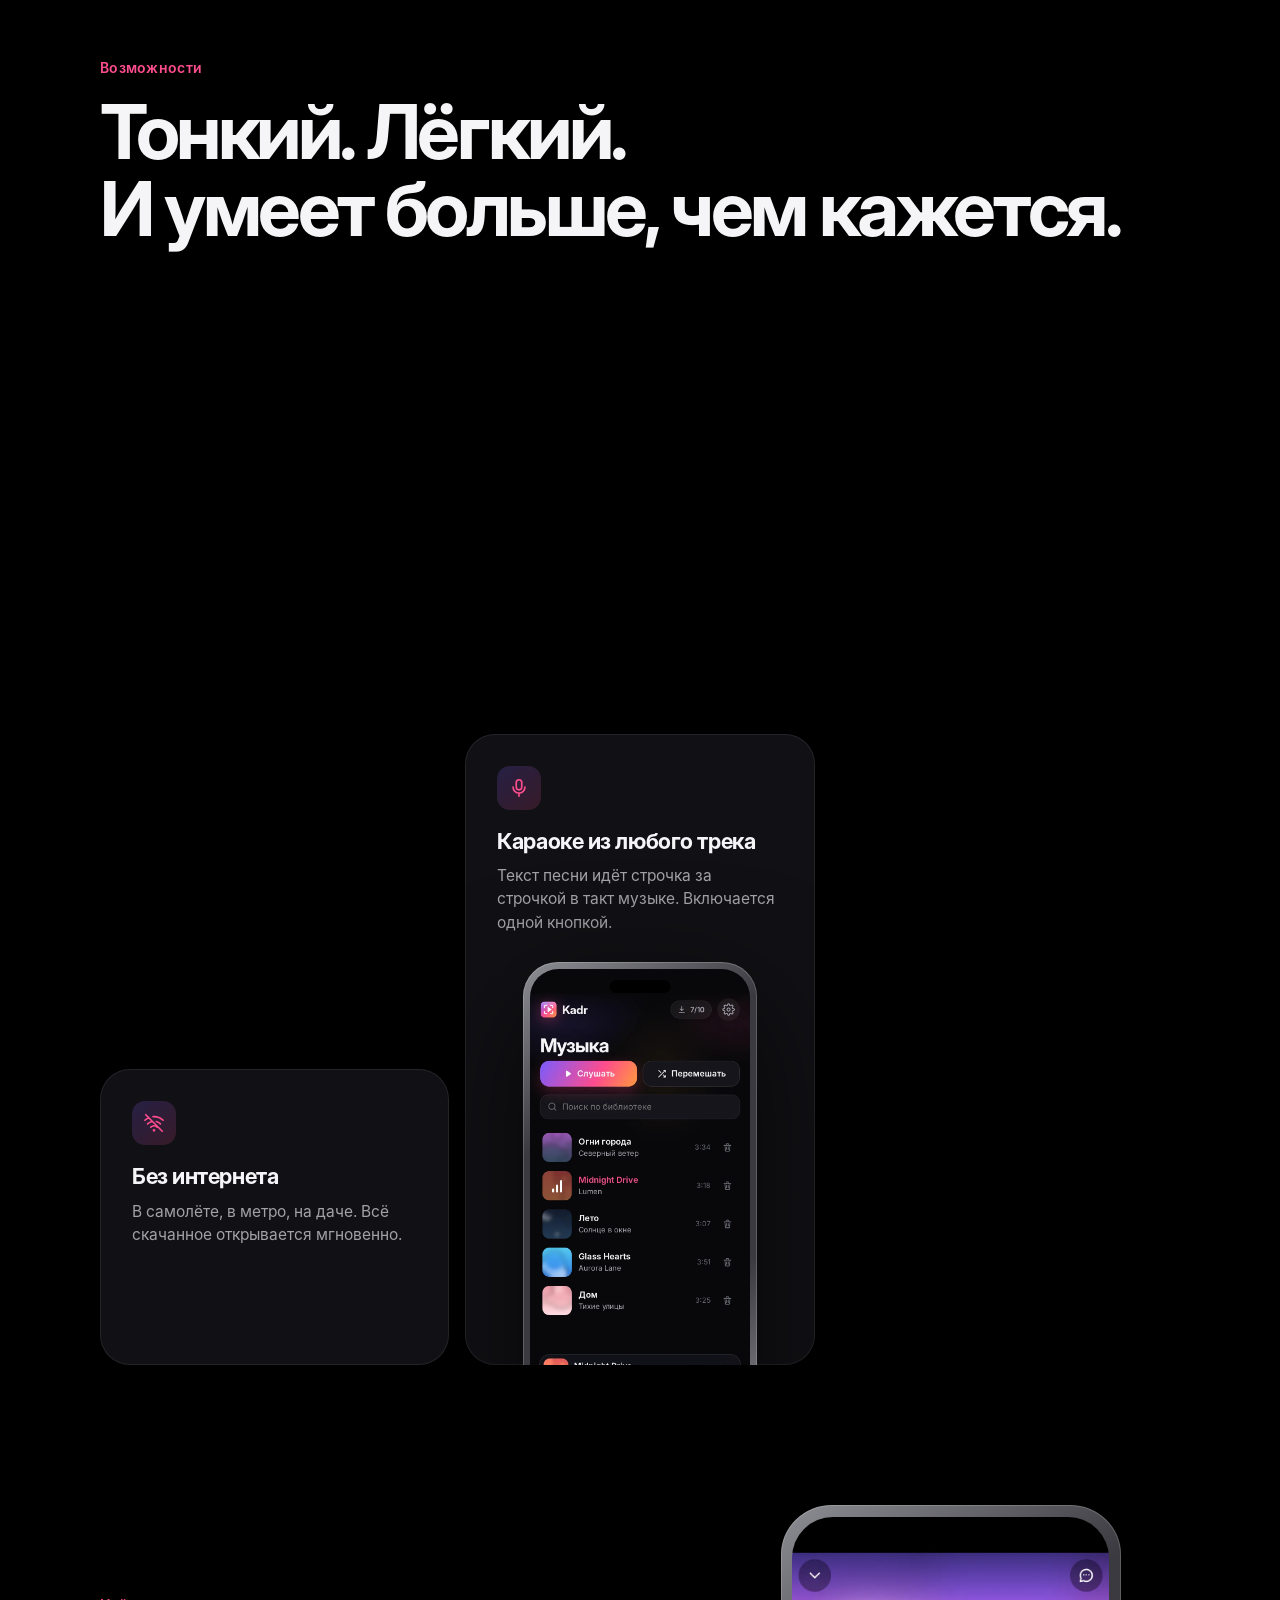
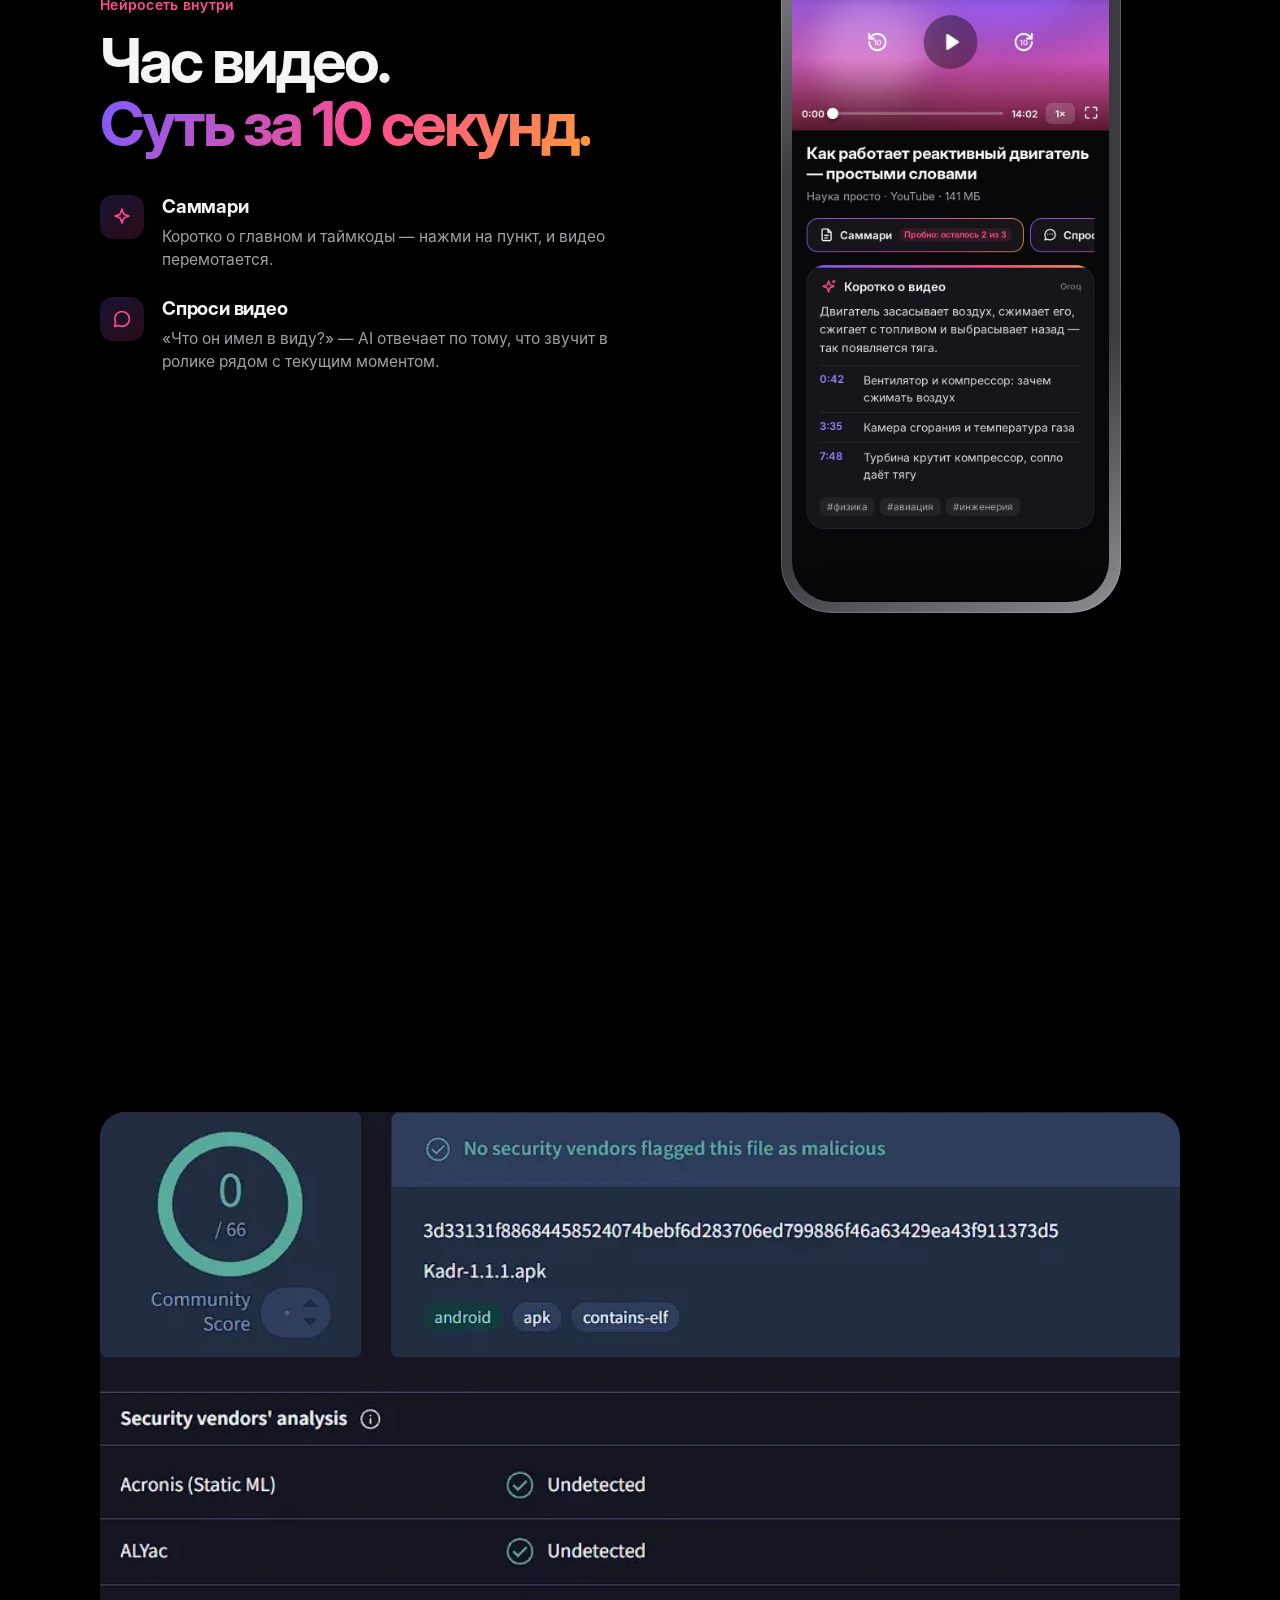
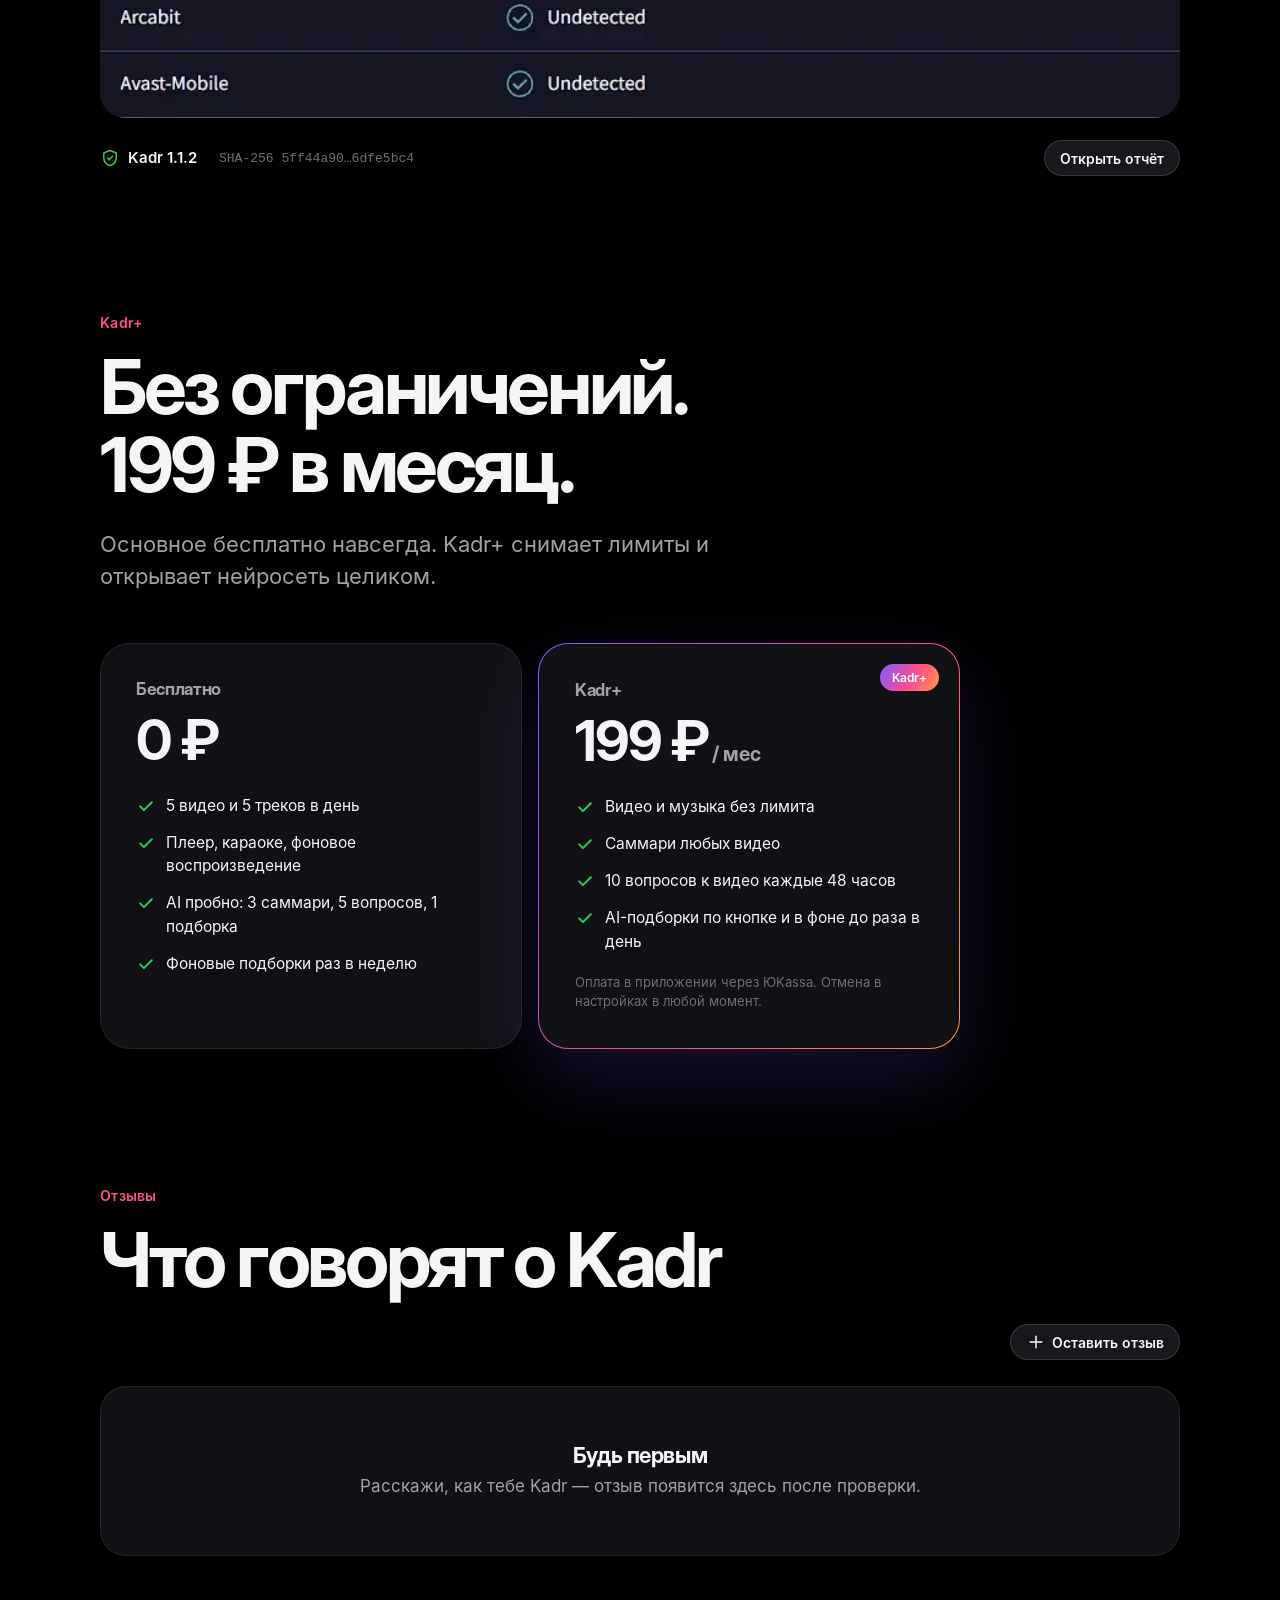
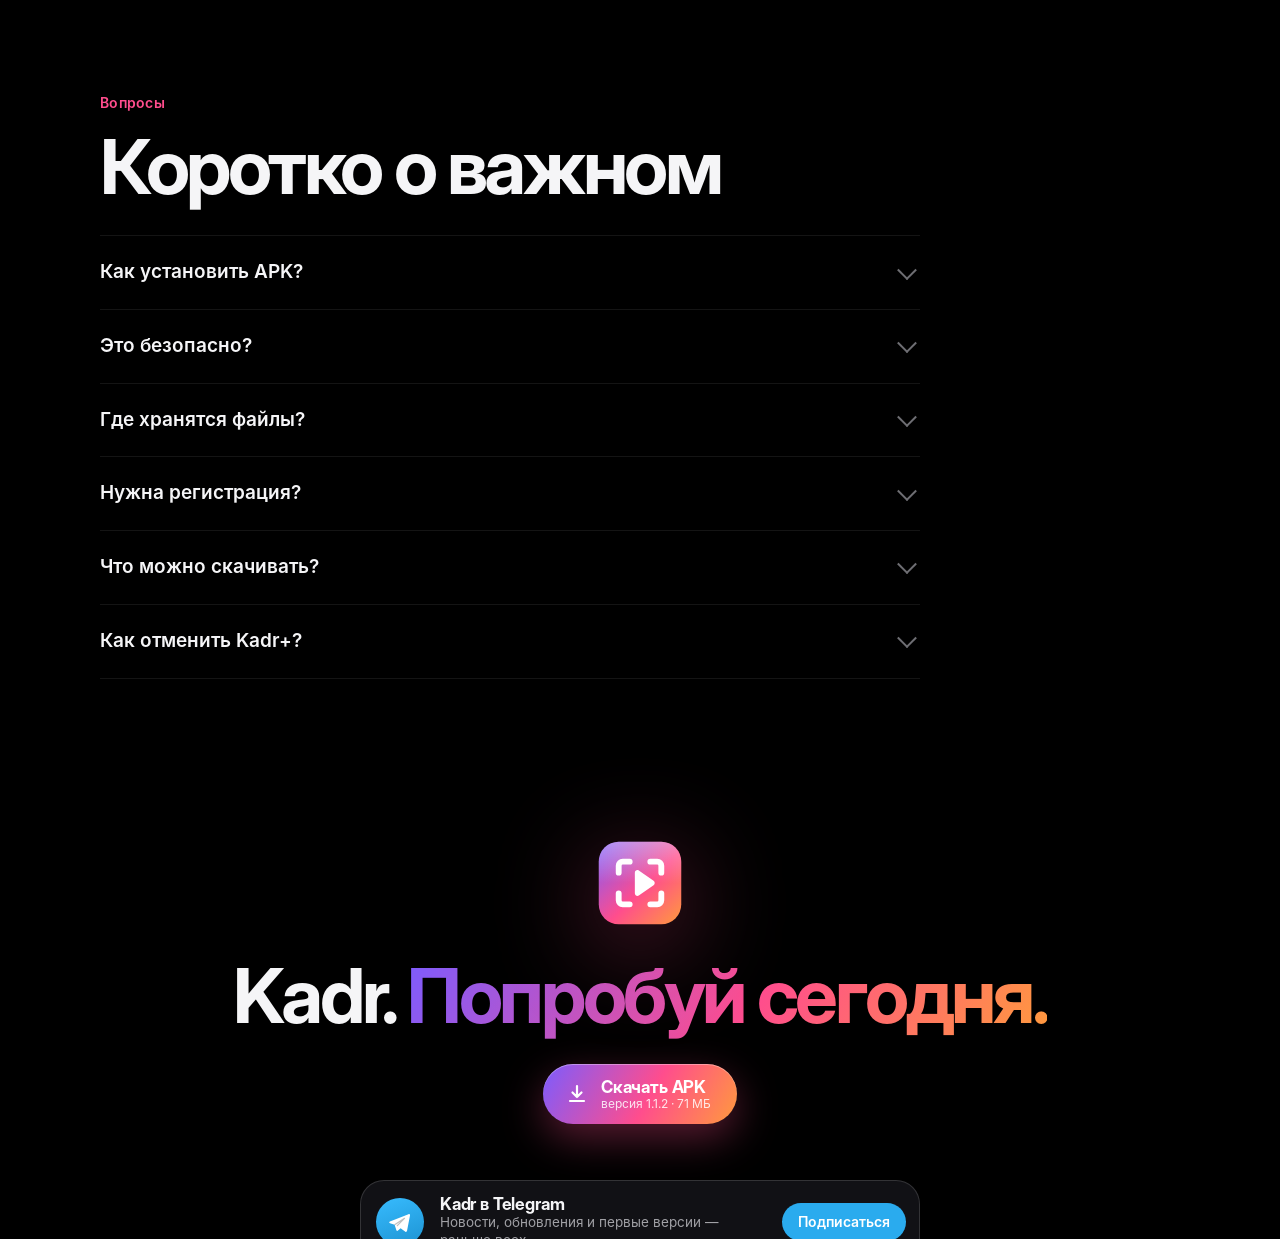
==== commit e8f25fa9: "Add Yandex Webmaster verification meta tag" ====
--- a/index.html
+++ b/index.html
@@ -6,6 +6,7 @@
 <title>Kadr — видео и музыка с собой</title>
 <meta name="description" content="Kadr для Android: сохраняй видео и музыку для офлайна, смотри в удобном плеере, пой в караоке и спрашивай нейросеть о видео.">
 <meta name="theme-color" content="#000000">
+<meta name="yandex-verification" content="5eafefe842588804" />
 <meta property="og:title" content="Kadr — видео и музыка с собой">
 <meta property="og:description" content="Видео и музыка офлайн, плеер, караоке и AI для видео. Для Android.">
 <meta property="og:image" content="img/download.webp">
